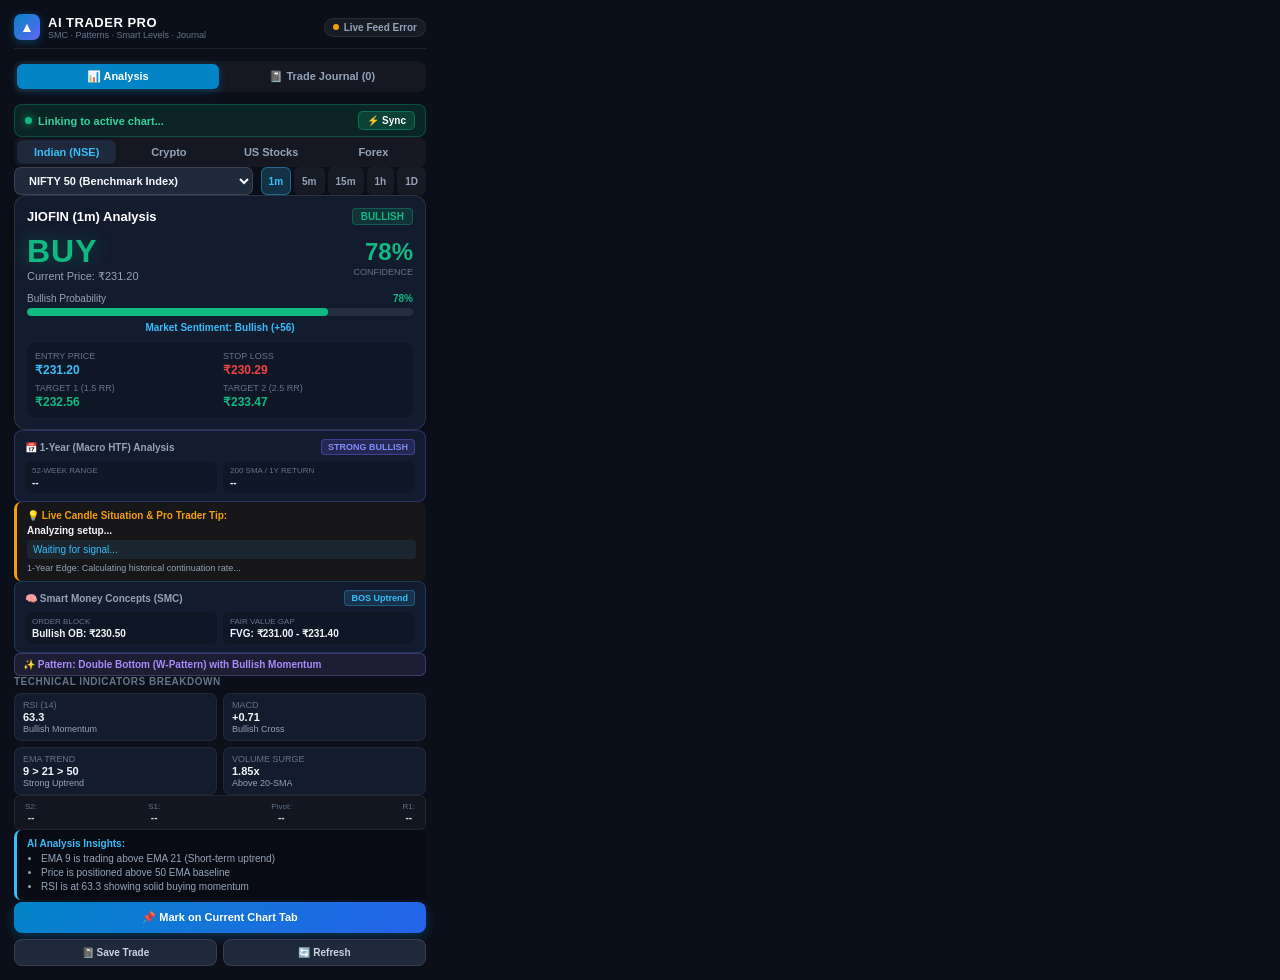
==== extension/popup/popup.html @ a8cdb476 "initial setup" ====
<!DOCTYPE html>
<html lang="en">
<head>
  <meta charset="UTF-8">
  <meta name="viewport" content="width=device-width, initial-scale=1.0">
  <title>AI Trader Pro</title>
  <link rel="stylesheet" href="popup.css">
</head>
<body>
  <div class="app-container">
    <!-- Header -->
    <header class="app-header">
      <div class="logo-box">
        <div class="logo-icon">▲</div>
        <div class="logo-text">
          <h1>AI TRADER PRO</h1>
          <span class="subtext">SMC · Patterns · Smart Levels · Journal</span>
        </div>
      </div>
      <div class="header-right-tools">
        <div class="backend-badge" id="backend-status" title="Backend connection status">
          <span class="status-dot"></span>
          <span class="status-name" id="backend-label">Active</span>
        </div>
      </div>
    </header>

    <!-- Top View Switcher: Analysis vs Journal -->
    <div class="view-switcher">
      <button class="view-btn active" id="view-tab-analysis">📊 Analysis</button>
      <button class="view-btn" id="view-tab-journal">📓 Trade Journal (<span id="journal-count">0</span>)</button>
    </div>

    <!-- VIEW 1: ANALYSIS DASHBOARD -->
    <div id="view-content-analysis" class="view-section">
      <!-- Active Tab Sync Banner -->
      <div class="live-sync-banner" id="live-sync-banner">
        <div class="live-sync-left">
          <span class="live-indicator-dot"></span>
          <span id="live-sync-text">Linking to active chart...</span>
        </div>
        <button class="live-sync-btn" id="btn-sync-active" title="Force re-sync">⚡ Sync</button>
      </div>

      <!-- Market Selector Tabs -->
      <div class="market-tabs">
        <button class="market-tab active" data-market="in_stocks" id="tab-in-stocks">Indian (NSE)</button>
        <button class="market-tab" data-market="crypto" id="tab-crypto">Crypto</button>
        <button class="market-tab" data-market="us_stocks" id="tab-us-stocks">US Stocks</button>
        <button class="market-tab" data-market="forex" id="tab-forex">Forex</button>
      </div>

      <!-- Symbol & Timeframe Selection -->
      <div class="controls-row">
        <div class="symbol-select-wrapper">
          <select id="symbol-select" class="custom-select">
            <!-- Populated dynamically -->
          </select>
        </div>
        <div class="timeframe-group">
          <button class="tf-btn active" data-tf="1m">1m</button>
          <button class="tf-btn" data-tf="5m">5m</button>
          <button class="tf-btn" data-tf="15m">15m</button>
          <button class="tf-btn" data-tf="1h">1h</button>
          <button class="tf-btn" data-tf="1d">1D</button>
        </div>
      </div>

      <!-- Main Signal Box (Tradelo AI + Crypto SignAI) -->
      <div class="signal-card" id="signal-card">
        <div class="card-header">
          <span class="symbol-title" id="display-symbol">JIOFIN (1m) Analysis</span>
          <span class="trend-badge" id="trend-badge">BULLISH</span>
        </div>

        <div class="signal-main-row">
          <div class="signal-word-wrap">
            <h2 class="signal-title buy" id="signal-word">BUY</h2>
            <span class="current-price-label" id="current-price-display">Current Price: ₹231.20</span>
          </div>
          <div class="confidence-circle-wrap">
            <span class="confidence-val buy" id="confidence-val">78%</span>
            <span class="confidence-sub">Confidence</span>
          </div>
        </div>

        <!-- Sentiment & Probability Bar (ChartSense AI) -->
        <div class="prob-section">
          <div class="prob-header">
            <span>Bullish Probability</span>
            <strong id="bull-percent" class="green-text">78%</strong>
          </div>
          <div class="progress-track">
            <div class="progress-fill" id="prob-bar-fill" style="width: 78%;"></div>
          </div>
          <div class="sentiment-row">
            <span id="market-sentiment-label">Market Sentiment: Bullish (+56)</span>
          </div>
        </div>

        <!-- Trade Plan Grid (3 Targets from Crypto SignAI) -->
        <div class="trade-grid">
          <div class="trade-item">
            <span class="label">Entry Price</span>
            <strong class="val blue" id="entry-val">₹231.20</strong>
          </div>
          <div class="trade-item">
            <span class="label">Stop Loss</span>
            <strong class="val red" id="sl-val">₹230.29</strong>
          </div>
          <div class="trade-item">
            <span class="label">Target 1 (1.5 RR)</span>
            <strong class="val green" id="tp1-val">₹232.56</strong>
          </div>
          <div class="trade-item">
            <span class="label">Target 2 (2.5 RR)</span>
            <strong class="val green" id="tp2-val">₹233.47</strong>
          </div>
        </div>
      </div>

      <!-- 1-Year (Macro HTF) Previous Year Analysis -->
      <div class="smc-section" style="border-color: rgba(99, 102, 241, 0.3);">
        <div class="smc-title-row">
          <span>📅 1-Year (Macro HTF) Analysis</span>
          <span class="smc-structure-pill" id="macro-bias-pill" style="background: rgba(99, 102, 241, 0.2); color: #818cf8; border-color: rgba(99, 102, 241, 0.4);">STRONG BULLISH</span>
        </div>
        <div class="smc-chips-grid">
          <div class="smc-chip">
            <span class="smc-label">52-Week Range</span>
            <strong class="smc-val" id="macro-52w-val">--</strong>
          </div>
          <div class="smc-chip">
            <span class="smc-label">200 SMA / 1Y Return</span>
            <strong class="smc-val" id="macro-sma-val">--</strong>
          </div>
        </div>
      </div>

      <!-- Live Candle Situation & Actionable Tips Playbook -->
      <div class="reasons-box" style="border-left-color: #f59e0b; background: rgba(245, 158, 11, 0.05);">
        <div class="reasons-title" style="color: #f59e0b;">💡 Live Candle Situation & Pro Trader Tip:</div>
        <div id="candle-situation-text" style="font-size: 10px; color: #f1f5f9; margin-bottom: 4px; font-weight: 600;">Analyzing setup...</div>
        <div id="candle-tactical-tip" style="font-size: 10px; color: #38bdf8; background: rgba(56, 189, 248, 0.1); padding: 4px 6px; border-radius: 4px; margin-bottom: 4px;">Waiting for signal...</div>
        <div id="candle-edge-note" style="font-size: 9px; color: #94a3b8;">1-Year Edge: Calculating historical continuation rate...</div>
      </div>

      <!-- Smart Money Concepts (ChartLense AI) -->
      <div class="smc-section">
        <div class="smc-title-row">
          <span>🧠 Smart Money Concepts (SMC)</span>
          <span class="smc-structure-pill" id="smc-structure-pill">BOS Uptrend</span>
        </div>
        <div class="smc-chips-grid">
          <div class="smc-chip">
            <span class="smc-label">Order Block</span>
            <strong class="smc-val" id="smc-ob-val">Bullish OB: ₹230.50</strong>
          </div>
          <div class="smc-chip">
            <span class="smc-label">Fair Value Gap</span>
            <strong class="smc-val" id="smc-fvg-val">FVG: ₹231.00 - ₹231.40</strong>
          </div>
        </div>
      </div>

      <!-- Pattern Recognition (PatternSensei) -->
      <div class="pattern-section">
        <div class="pattern-badge" id="pattern-display-badge">
          ✨ Pattern: Double Bottom (W-Pattern) with Bullish Momentum
        </div>
      </div>

      <!-- Technical Indicators -->
      <div class="indicators-section">
        <div class="section-title">Technical Indicators Breakdown</div>
        <div class="indicator-chips-grid">
          <div class="chip">
            <span class="chip-name">RSI (14)</span>
            <strong class="chip-val" id="chip-rsi">63.3</strong>
            <span class="chip-sub green-text" id="chip-rsi-state">Bullish Momentum</span>
          </div>
          <div class="chip">
            <span class="chip-name">MACD</span>
            <strong class="chip-val" id="chip-macd">+0.71</strong>
            <span class="chip-sub green-text" id="chip-macd-state">Bullish Cross</span>
          </div>
          <div class="chip">
            <span class="chip-name">EMA Trend</span>
            <strong class="chip-val" id="chip-ema">9 > 21 > 50</strong>
            <span class="chip-sub green-text">Strong Uptrend</span>
          </div>
          <div class="chip">
            <span class="chip-name">Volume Surge</span>
            <strong class="chip-val" id="chip-vol">1.85x</strong>
            <span class="chip-sub">Above 20-SMA</span>
          </div>
        </div>
      </div>

      <!-- Support & Resistance Levels -->
      <div class="levels-strip">
        <div class="level-cell"><span>S2:</span><strong id="lvl-s2">--</strong></div>
        <div class="level-cell"><span>S1:</span><strong id="lvl-s1">--</strong></div>
        <div class="level-cell"><span>Pivot:</span><strong id="lvl-p">--</strong></div>
        <div class="level-cell"><span>R1:</span><strong id="lvl-r1">--</strong></div>
      </div>

      <!-- AI Reasoning List -->
      <div class="reasons-box">
        <div class="reasons-title">AI Analysis Insights:</div>
        <ul id="reasons-list">
          <li>EMA 9 is trading above EMA 21 (Short-term uptrend)</li>
          <li>Price is positioned above 50 EMA baseline</li>
          <li>RSI is at 63.3 showing solid buying momentum</li>
        </ul>
      </div>

      <!-- Actions -->
      <div class="actions-footer">
        <button class="btn-action primary" id="btn-mark-chart">
          📌 Mark on Current Chart Tab
        </button>
        <div class="btn-subgroup">
          <button class="btn-action secondary" id="btn-save-journal">
            📓 Save Trade
          </button>
          <button class="btn-action secondary" id="btn-reanalyze">
            🔄 Refresh
          </button>
        </div>
      </div>
    </div>

    <!-- VIEW 2: TRADING JOURNAL (ChartLense AI) -->
    <div id="view-content-journal" class="view-section" style="display: none;">
      <div class="journal-stats-card">
        <div class="stat-box">
          <span class="stat-num" id="stat-total-trades">0</span>
          <span class="stat-lbl">Total Trades</span>
        </div>
        <div class="stat-box">
          <span class="stat-num green-text" id="stat-win-rate">--%</span>
          <span class="stat-lbl">Win Rate</span>
        </div>
        <div class="stat-box">
          <span class="stat-num blue" id="stat-active-signals">0</span>
          <span class="stat-lbl">Active</span>
        </div>
      </div>

      <div class="journal-list-header">
        <span>Recorded Trades</span>
        <button class="clear-journal-btn" id="btn-clear-journal">Clear All</button>
      </div>

      <div class="journal-list" id="journal-list">
        <div class="journal-empty">No logged trades yet. Click "Save Trade" to log an active signal.</div>
      </div>
    </div>
  </div>

  <script src="../lib/technical_indicators.js"></script>
  <script src="../lib/prediction_engine.js"></script>
  <script src="../lib/live_market_data.js"></script>
  <script src="popup.js"></script>
</body>
</html>
---- extension/popup/popup.css ----
/* Extension Popup Terminal UI */

* {
  box-sizing: border-box;
  margin: 0;
  padding: 0;
}

body {
  width: 440px;
  background-color: #0b0f19;
  color: #f1f5f9;
  font-family: -apple-system, BlinkMacSystemFont, 'Segoe UI', Roboto, Helvetica, Arial, sans-serif;
  font-size: 12px;
  overflow-x: hidden;
  user-select: none;
}

.app-container {
  padding: 14px;
  display: flex;
  flex-direction: column;
  gap: 12px;
}

/* Header */
.app-header {
  display: flex;
  align-items: center;
  justify-content: space-between;
  padding-bottom: 8px;
  border-bottom: 1px solid rgba(255, 255, 255, 0.08);
}

.logo-box {
  display: flex;
  align-items: center;
  gap: 8px;
}

.logo-icon {
  width: 26px;
  height: 26px;
  border-radius: 7px;
  background: linear-gradient(135deg, #0284c7, #6366f1);
  display: flex;
  align-items: center;
  justify-content: center;
  font-weight: 900;
  color: #fff;
  font-size: 14px;
  box-shadow: 0 2px 8px rgba(2, 132, 199, 0.4);
}

.logo-text h1 {
  font-size: 13px;
  font-weight: 800;
  letter-spacing: 0.5px;
  color: #fff;
}

.logo-text .subtext {
  font-size: 9px;
  color: #64748b;
  display: block;
}

.backend-badge {
  display: flex;
  align-items: center;
  gap: 5px;
  background: rgba(255, 255, 255, 0.05);
  padding: 3px 8px;
  border-radius: 20px;
  border: 1px solid rgba(255, 255, 255, 0.08);
}

.status-dot {
  width: 6px;
  height: 6px;
  border-radius: 50%;
  background: #10b981;
}

.status-name {
  font-size: 10px;
  font-weight: 600;
  color: #94a3b8;
}

/* Live Active Tab Sync Banner */
.live-sync-banner {
  display: flex;
  align-items: center;
  justify-content: space-between;
  background: rgba(16, 185, 129, 0.12);
  border: 1px solid rgba(16, 185, 129, 0.28);
  padding: 6px 10px;
  border-radius: 8px;
  font-size: 11px;
}

.live-sync-left {
  display: flex;
  align-items: center;
  gap: 6px;
  color: #34d399;
  font-weight: 700;
}

.live-indicator-dot {
  width: 7px;
  height: 7px;
  border-radius: 50%;
  background: #10b981;
  box-shadow: 0 0 8px #10b981;
  animation: tvaiDotPulse 1.6s infinite ease-in-out;
}

@keyframes tvaiDotPulse {
  0% { transform: scale(0.9); opacity: 0.7; }
  50% { transform: scale(1.3); opacity: 1; }
  100% { transform: scale(0.9); opacity: 0.7; }
}

.live-sync-btn {
  background: rgba(16, 185, 129, 0.2);
  border: 1px solid rgba(16, 185, 129, 0.4);
  color: #fff;
  border-radius: 5px;
  padding: 3px 8px;
  font-size: 10px;
  font-weight: 700;
  cursor: pointer;
  transition: all 0.15s ease;
}

.live-sync-btn:hover {
  background: rgba(16, 185, 129, 0.4);
}

/* Market Selector Tabs */
.market-tabs {
  display: flex;
  background: rgba(255, 255, 255, 0.04);
  padding: 3px;
  border-radius: 8px;
  gap: 3px;
}

.market-tab {
  flex: 1;
  padding: 6px 0;
  background: transparent;
  border: none;
  border-radius: 6px;
  font-size: 11px;
  font-weight: 600;
  color: #94a3b8;
  cursor: pointer;
  transition: all 0.2s ease;
}

.market-tab.active {
  background: #1e293b;
  color: #38bdf8;
  box-shadow: 0 2px 6px rgba(0, 0, 0, 0.3);
}

/* Controls: Symbol Dropdown + Timeframes */
.controls-row {
  display: flex;
  gap: 8px;
}

.symbol-select-wrapper {
  flex: 1;
}

.custom-select {
  width: 100%;
  background: #1e293b;
  color: #f8fafc;
  border: 1px solid rgba(255, 255, 255, 0.12);
  border-radius: 7px;
  padding: 6px 10px;
  font-size: 11px;
  font-weight: 700;
  outline: none;
  cursor: pointer;
}

.timeframe-group {
  display: flex;
  gap: 3px;
}

.tf-btn {
  background: rgba(255, 255, 255, 0.05);
  border: 1px solid transparent;
  color: #94a3b8;
  border-radius: 6px;
  padding: 4px 7px;
  font-size: 10px;
  font-weight: 700;
  cursor: pointer;
}

.tf-btn.active {
  background: rgba(56, 189, 248, 0.2);
  color: #38bdf8;
  border-color: rgba(56, 189, 248, 0.4);
}

/* Signal Card (Core feature from ChatGPT share) */
.signal-card {
  background: #131b2e;
  border: 1px solid rgba(255, 255, 255, 0.1);
  border-radius: 12px;
  padding: 12px;
  display: flex;
  flex-direction: column;
  gap: 10px;
  box-shadow: 0 4px 20px rgba(0, 0, 0, 0.25);
}

.card-header {
  display: flex;
  justify-content: space-between;
  align-items: center;
}

.symbol-title {
  font-size: 13px;
  font-weight: 800;
  color: #fff;
}

.trend-badge {
  font-size: 10px;
  font-weight: 800;
  padding: 2px 8px;
  border-radius: 4px;
  background: rgba(16, 185, 129, 0.15);
  color: #10b981;
  border: 1px solid rgba(16, 185, 129, 0.3);
}

.trend-badge.bearish {
  background: rgba(239, 68, 68, 0.15);
  color: #ef4444;
  border-color: rgba(239, 68, 68, 0.3);
}

.trend-badge.neutral {
  background: rgba(245, 158, 11, 0.15);
  color: #f59e0b;
  border-color: rgba(245, 158, 11, 0.3);
}

.signal-main-row {
  display: flex;
  justify-content: space-between;
  align-items: center;
}

.signal-title {
  font-size: 32px;
  font-weight: 900;
  letter-spacing: 1px;
  line-height: 1;
}

.signal-title.buy {
  color: #10b981;
  text-shadow: 0 0 20px rgba(16, 185, 129, 0.4);
}

.signal-title.sell {
  color: #ef4444;
  text-shadow: 0 0 20px rgba(239, 68, 68, 0.4);
}

.signal-title.wait {
  color: #f59e0b;
}

.current-price-label {
  font-size: 11px;
  color: #94a3b8;
  margin-top: 3px;
  display: block;
}

.confidence-circle-wrap {
  text-align: right;
}

.confidence-val {
  font-size: 24px;
  font-weight: 800;
  display: block;
  line-height: 1;
}

.confidence-val.buy { color: #10b981; }
.confidence-val.sell { color: #ef4444; }
.confidence-val.wait { color: #f59e0b; }

.confidence-sub {
  font-size: 9px;
  color: #64748b;
  text-transform: uppercase;
}

/* Progress bar */
.prob-section {
  display: flex;
  flex-direction: column;
  gap: 4px;
}

.prob-header {
  display: flex;
  justify-content: space-between;
  font-size: 10px;
  color: #94a3b8;
}

.progress-track {
  width: 100%;
  height: 8px;
  background: rgba(255, 255, 255, 0.08);
  border-radius: 99px;
  overflow: hidden;
}

.progress-fill {
  height: 100%;
  background: #10b981;
  border-radius: 99px;
  transition: width 0.4s ease;
}

/* Trade Grid */
.trade-grid {
  display: grid;
  grid-template-columns: 1fr 1fr;
  gap: 6px;
  background: rgba(0, 0, 0, 0.2);
  padding: 8px;
  border-radius: 8px;
}

.trade-item {
  display: flex;
  flex-direction: column;
  gap: 2px;
}

.trade-item .label {
  font-size: 9px;
  color: #64748b;
  text-transform: uppercase;
}

.trade-item .val {
  font-size: 12px;
  font-weight: 800;
  font-variant-numeric: tabular-nums;
}

.val.blue { color: #38bdf8; }
.val.red { color: #ef4444; }
.val.green { color: #10b981; }
.green-text { color: #10b981; }
.red-text { color: #ef4444; }

/* Indicators Strip */
.indicators-section {
  display: flex;
  flex-direction: column;
  gap: 6px;
}

.section-title {
  font-size: 10px;
  font-weight: 700;
  text-transform: uppercase;
  color: #64748b;
  letter-spacing: 0.5px;
}

.indicator-chips-grid {
  display: grid;
  grid-template-columns: 1fr 1fr;
  gap: 6px;
}

.chip {
  background: #131b2e;
  border: 1px solid rgba(255, 255, 255, 0.06);
  border-radius: 7px;
  padding: 6px 8px;
  display: flex;
  flex-direction: column;
  gap: 1px;
}

.chip-name {
  font-size: 9px;
  color: #64748b;
  text-transform: uppercase;
}

.chip-val {
  font-size: 11px;
  font-weight: 700;
  color: #f1f5f9;
}

.chip-sub {
  font-size: 9px;
  color: #94a3b8;
}

/* Support & Resistance Strip */
.levels-strip {
  display: flex;
  justify-content: space-between;
  background: rgba(255, 255, 255, 0.03);
  padding: 6px 10px;
  border-radius: 6px;
  border: 1px solid rgba(255, 255, 255, 0.06);
  font-size: 10px;
}

.level-cell {
  display: flex;
  flex-direction: column;
  align-items: center;
  gap: 1px;
}

.level-cell span {
  font-size: 8px;
  color: #64748b;
}

.level-cell strong {
  font-size: 10px;
  color: #cbd5e1;
}

/* AI Reasons List */
.reasons-box {
  background: rgba(0, 0, 0, 0.25);
  border-radius: 7px;
  padding: 8px 10px;
  border-left: 3px solid #38bdf8;
}

.reasons-title {
  font-size: 10px;
  font-weight: 700;
  color: #38bdf8;
  margin-bottom: 4px;
}

.reasons-box ul {
  padding-left: 14px;
  font-size: 10px;
  color: #94a3b8;
  display: flex;
  flex-direction: column;
  gap: 3px;
}

/* Action Footer */
.actions-footer {
  display: flex;
  flex-direction: column;
  gap: 6px;
  margin-top: 2px;
}

.btn-action {
  width: 100%;
  padding: 9px;
  border-radius: 8px;
  font-size: 11px;
  font-weight: 700;
  cursor: pointer;
  border: none;
  transition: all 0.15s ease;
  display: flex;
  align-items: center;
  justify-content: center;
  gap: 6px;
}

.btn-action.primary {
  background: linear-gradient(135deg, #0284c7, #2563eb);
  color: #fff;
  box-shadow: 0 4px 12px rgba(2, 132, 199, 0.3);
}

.btn-action.primary:hover {
  background: linear-gradient(135deg, #0369a1, #1d4ed8);
  transform: translateY(-1px);
}

.btn-subgroup {
  display: flex;
  gap: 6px;
}

.btn-action.secondary {
  flex: 1;
  background: #1e293b;
  color: #cbd5e1;
  border: 1px solid rgba(255, 255, 255, 0.1);
  padding: 7px;
  font-size: 10px;
}

.btn-action.secondary:hover {
  background: #334155;
  color: #fff;
}

/* Header Right Tools */
.header-right-tools {
  display: flex;
  align-items: center;
  gap: 6px;
}



/* View Switcher */
.view-switcher {
  display: flex;
  background: rgba(255, 255, 255, 0.04);
  padding: 3px;
  border-radius: 8px;
  gap: 3px;
}

.view-btn {
  flex: 1;
  padding: 6px 0;
  background: transparent;
  border: none;
  border-radius: 6px;
  font-size: 11px;
  font-weight: 700;
  color: #94a3b8;
  cursor: pointer;
  transition: all 0.2s ease;
}

.view-btn.active {
  background: #0284c7;
  color: #fff;
  box-shadow: 0 2px 8px rgba(2, 132, 199, 0.35);
}

/* Sentiment Row */
.sentiment-row {
  display: flex;
  justify-content: center;
  font-size: 10px;
  font-weight: 700;
  color: #38bdf8;
  margin-top: 2px;
}

/* Smart Money Concepts (ChartLense AI) */
.smc-section {
  background: #131b2e;
  border: 1px solid rgba(56, 189, 248, 0.2);
  border-radius: 8px;
  padding: 8px 10px;
  display: flex;
  flex-direction: column;
  gap: 6px;
}

.smc-title-row {
  display: flex;
  justify-content: space-between;
  align-items: center;
  font-size: 10px;
  font-weight: 700;
  color: #94a3b8;
}

.smc-structure-pill {
  font-size: 9px;
  font-weight: 700;
  padding: 2px 6px;
  border-radius: 4px;
  background: rgba(56, 189, 248, 0.15);
  color: #38bdf8;
  border: 1px solid rgba(56, 189, 248, 0.3);
}

.smc-chips-grid {
  display: grid;
  grid-template-columns: 1fr 1fr;
  gap: 6px;
}

.smc-chip {
  background: rgba(0, 0, 0, 0.2);
  border-radius: 6px;
  padding: 5px 7px;
  display: flex;
  flex-direction: column;
  gap: 2px;
}

.smc-label {
  font-size: 8px;
  text-transform: uppercase;
  color: #64748b;
}

.smc-val {
  font-size: 10px;
  font-weight: 700;
  color: #f1f5f9;
}

/* Pattern Recognition (PatternSensei) */
.pattern-section {
  display: flex;
}

.pattern-badge {
  font-size: 10px;
  font-weight: 700;
  color: #a78bfa;
  background: rgba(167, 139, 250, 0.12);
  padding: 5px 8px;
  border-radius: 6px;
  border: 1px solid rgba(167, 139, 250, 0.25);
  width: 100%;
}

/* Trade Journal View (ChartLense AI) */
.journal-stats-card {
  display: grid;
  grid-template-columns: 1fr 1fr 1fr;
  gap: 6px;
  background: #131b2e;
  border: 1px solid rgba(255, 255, 255, 0.08);
  border-radius: 8px;
  padding: 10px;
  text-align: center;
}

.stat-box {
  display: flex;
  flex-direction: column;
  gap: 2px;
}

.stat-num {
  font-size: 16px;
  font-weight: 800;
}

.stat-lbl {
  font-size: 9px;
  color: #64748b;
  text-transform: uppercase;
}

.journal-list-header {
  display: flex;
  justify-content: space-between;
  align-items: center;
  font-size: 11px;
  font-weight: 700;
  color: #94a3b8;
  margin-top: 4px;
}

.clear-journal-btn {
  background: none;
  border: none;
  color: #ef4444;
  font-size: 10px;
  cursor: pointer;
  text-decoration: underline;
}

.journal-list {
  display: flex;
  flex-direction: column;
  gap: 6px;
  max-height: 380px;
  overflow-y: auto;
}

.journal-item {
  background: #131b2e;
  border: 1px solid rgba(255, 255, 255, 0.08);
  border-radius: 8px;
  padding: 8px 10px;
  display: flex;
  flex-direction: column;
  gap: 4px;
}

.journal-item-top {
  display: flex;
  justify-content: space-between;
  align-items: center;
}

.journal-sym {
  font-size: 12px;
  font-weight: 800;
  color: #fff;
}

.journal-sig {
  font-size: 10px;
  font-weight: 800;
  padding: 1px 6px;
  border-radius: 4px;
}

.journal-sig.buy { background: rgba(16, 185, 129, 0.2); color: #10b981; }
.journal-sig.sell { background: rgba(239, 68, 68, 0.2); color: #ef4444; }

.journal-item-details {
  display: flex;
  justify-content: space-between;
  font-size: 10px;
  color: #94a3b8;
}

.journal-empty {
  text-align: center;
  padding: 24px 10px;
  font-size: 11px;
  color: #64748b;
  line-height: 1.5;
}
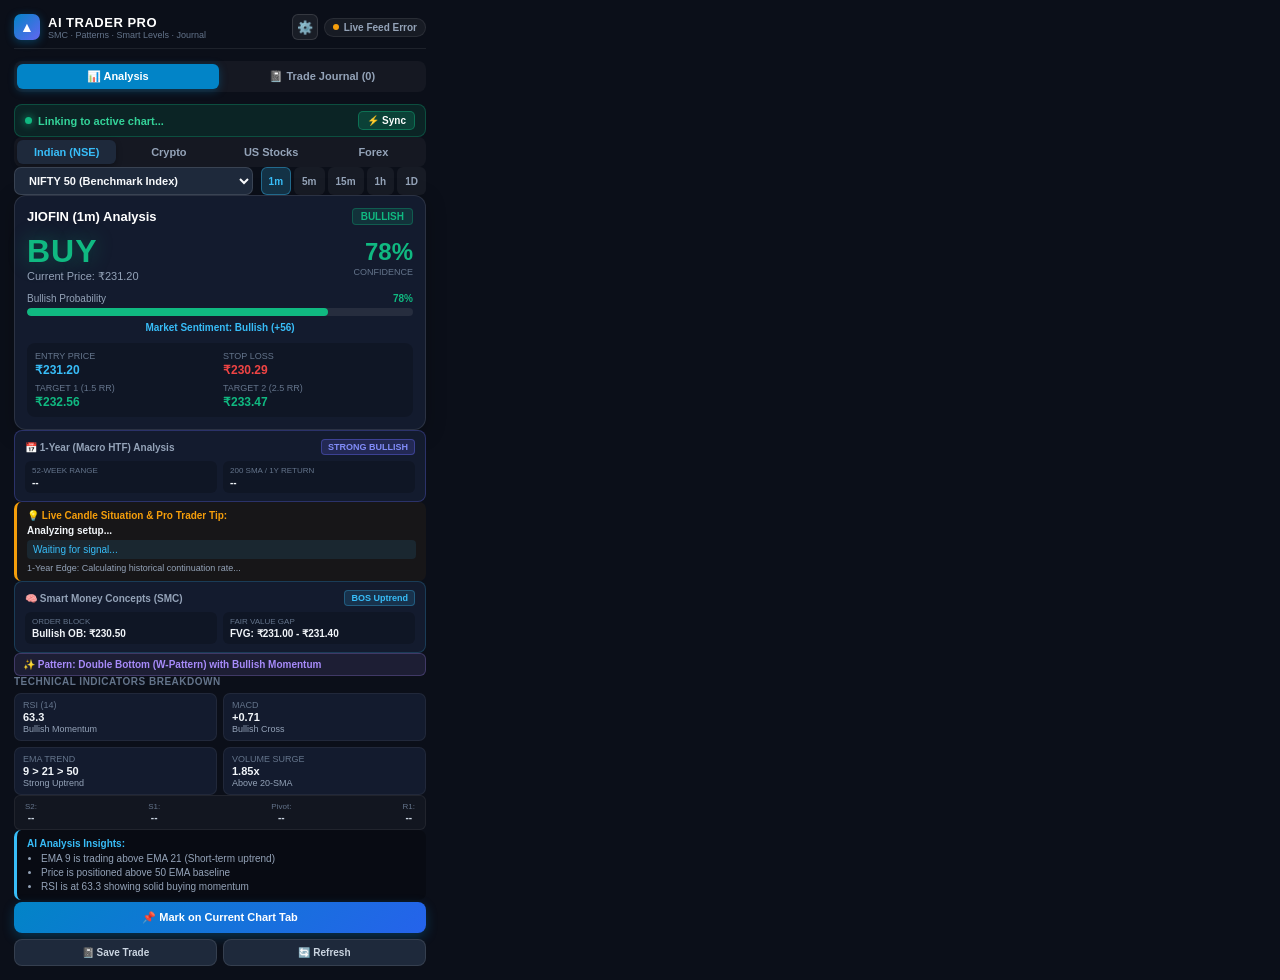
==== commit 676471c1: "initial setup1" ====
--- a/extension/popup/popup.html
+++ b/extension/popup/popup.html
@@ -18,12 +18,26 @@
         </div>
       </div>
       <div class="header-right-tools">
+        <button class="settings-toggle-btn" id="btn-toggle-settings" title="Cloud Backend Settings">⚙️</button>
         <div class="backend-badge" id="backend-status" title="Backend connection status">
           <span class="status-dot"></span>
-          <span class="status-name" id="backend-label">Active</span>
+          <span class="status-name" id="backend-label">Render Cloud</span>
         </div>
       </div>
     </header>
+
+    <!-- Cloud Backend Settings Drawer -->
+    <div class="cloud-settings-drawer" id="cloud-settings-drawer" style="display: none;">
+      <div class="drawer-header">
+        <span>🌐 Cloud AI Backend URL:</span>
+        <button class="drawer-close" id="btn-close-settings">×</button>
+      </div>
+      <div class="drawer-input-row">
+        <input type="text" id="input-cloud-url" value="https://trading-analyses.onrender.com" placeholder="https://trading-analyses.onrender.com" />
+        <button id="btn-save-cloud-url">Save</button>
+      </div>
+      <div class="drawer-status" id="drawer-conn-status">Checking connection...</div>
+    </div>
 
     <!-- Top View Switcher: Analysis vs Journal -->
     <div class="view-switcher">
--- a/extension/popup/popup.css
+++ b/extension/popup/popup.css
@@ -38,6 +38,108 @@
   gap: 8px;
 }
 
+.settings-toggle-btn {
+  background: rgba(255, 255, 255, 0.06);
+  border: 1px solid rgba(255, 255, 255, 0.12);
+  color: #fff;
+  border-radius: 6px;
+  width: 26px;
+  height: 26px;
+  display: flex;
+  align-items: center;
+  justify-content: center;
+  font-size: 13px;
+  cursor: pointer;
+  transition: all 0.15s ease;
+}
+
+.settings-toggle-btn:hover {
+  background: rgba(255, 255, 255, 0.14);
+}
+
+.cloud-settings-drawer {
+  background: rgba(30, 41, 59, 0.95);
+  border: 1px solid rgba(56, 189, 248, 0.3);
+  border-radius: 8px;
+  padding: 10px 12px;
+  margin-bottom: 6px;
+  display: flex;
+  flex-direction: column;
+  gap: 6px;
+  box-shadow: 0 4px 16px rgba(0, 0, 0, 0.4);
+}
+
+.drawer-header {
+  display: flex;
+  justify-content: space-between;
+  align-items: center;
+  font-size: 11px;
+  font-weight: 700;
+  color: #38bdf8;
+}
+
+.drawer-close {
+  background: none;
+  border: none;
+  color: #94a3b8;
+  font-size: 14px;
+  cursor: pointer;
+  padding: 0 4px;
+}
+
+.drawer-close:hover {
+  color: #fff;
+}
+
+.drawer-input-row {
+  display: flex;
+  gap: 6px;
+}
+
+.drawer-input-row input {
+  flex: 1;
+  background: rgba(15, 23, 42, 0.8);
+  border: 1px solid rgba(255, 255, 255, 0.15);
+  border-radius: 6px;
+  padding: 5px 8px;
+  font-size: 11px;
+  color: #fff;
+  outline: none;
+}
+
+.drawer-input-row input:focus {
+  border-color: #38bdf8;
+}
+
+.drawer-input-row button {
+  background: #0284c7;
+  border: none;
+  border-radius: 6px;
+  color: #fff;
+  font-size: 11px;
+  font-weight: 700;
+  padding: 5px 12px;
+  cursor: pointer;
+  transition: background 0.15s ease;
+}
+
+.drawer-input-row button:hover {
+  background: #0369a1;
+}
+
+.drawer-status {
+  font-size: 10px;
+  color: #94a3b8;
+}
+
+.drawer-status.ok {
+  color: #10b981;
+}
+
+.drawer-status.err {
+  color: #ef4444;
+}
+
 .logo-icon {
   width: 26px;
   height: 26px;
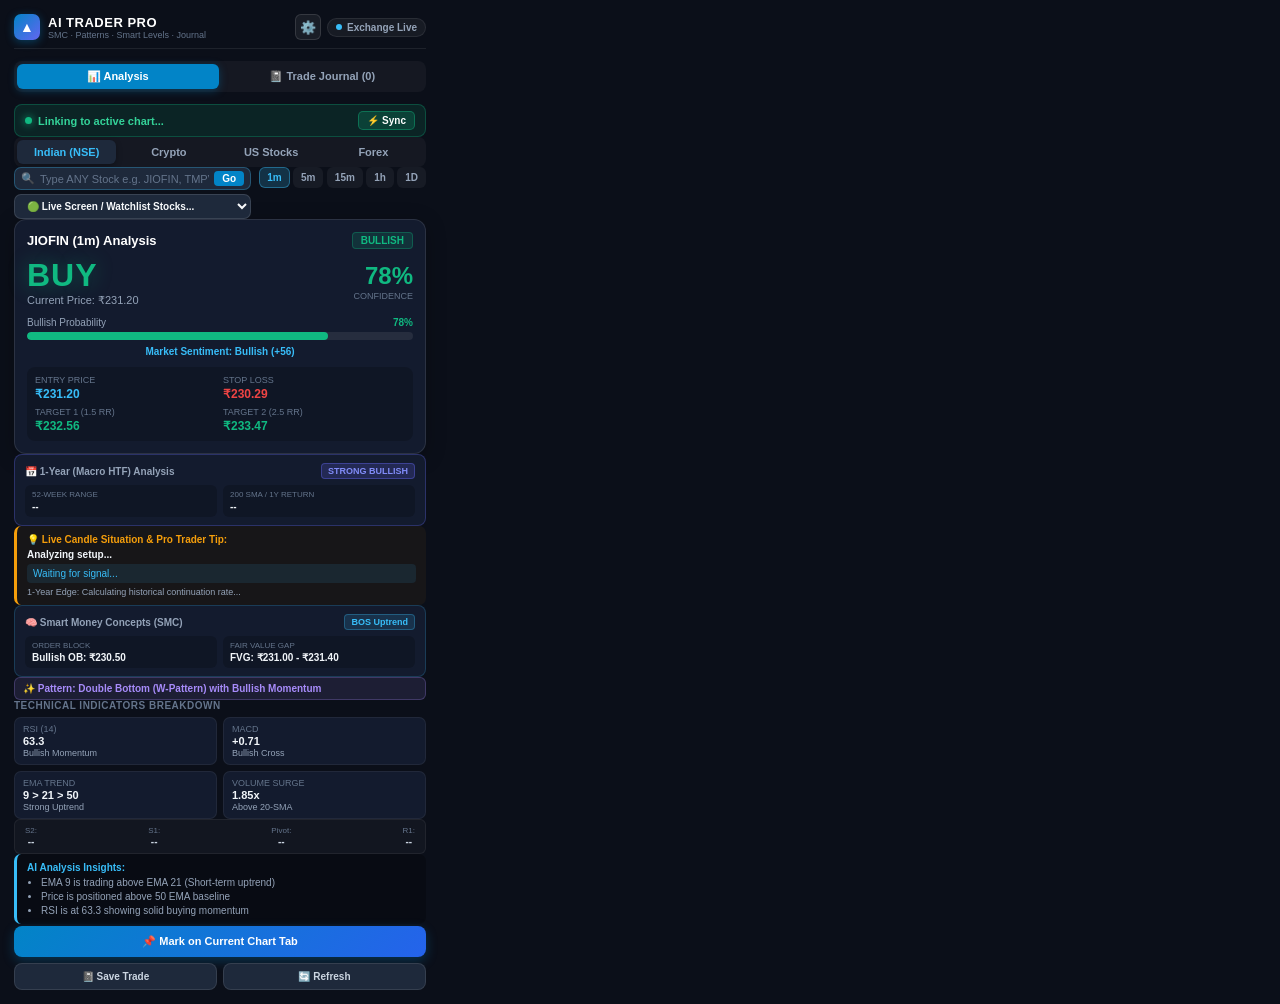
==== commit d58b1a85: "Remove all static stock names and fallback values; implement 100% dynamic live monitoring and screen" ====
--- a/extension/popup/popup.html
+++ b/extension/popup/popup.html
@@ -64,11 +64,16 @@
         <button class="market-tab" data-market="forex" id="tab-forex">Forex</button>
       </div>
 
-      <!-- Symbol & Timeframe Selection -->
+      <!-- Symbol Search & Timeframe Selection (100% Dynamic Live Monitoring) -->
       <div class="controls-row">
-        <div class="symbol-select-wrapper">
+        <div class="symbol-search-container">
+          <div class="search-input-wrap">
+            <span class="search-icon">🔍</span>
+            <input type="text" id="symbol-input" class="symbol-search-input" placeholder="Type ANY Stock e.g. JIOFIN, TMPV, LTF..." autocomplete="off" />
+            <button id="btn-search-go" class="search-go-btn" title="Monitor This Stock">Go</button>
+          </div>
           <select id="symbol-select" class="custom-select">
-            <!-- Populated dynamically -->
+            <option value="">🟢 Live Screen / Watchlist Stocks...</option>
           </select>
         </div>
         <div class="timeframe-group">
--- a/extension/popup/popup.css
+++ b/extension/popup/popup.css
@@ -273,10 +273,61 @@
 .controls-row {
   display: flex;
   gap: 8px;
-}
-
-.symbol-select-wrapper {
+  align-items: flex-start;
+}
+
+.symbol-search-container {
   flex: 1;
+  display: flex;
+  flex-direction: column;
+  gap: 4px;
+}
+
+.search-input-wrap {
+  display: flex;
+  align-items: center;
+  background: #1e293b;
+  border: 1px solid rgba(56, 189, 248, 0.3);
+  border-radius: 7px;
+  padding: 3px 6px;
+  gap: 5px;
+}
+
+.search-icon {
+  font-size: 11px;
+  opacity: 0.7;
+}
+
+.symbol-search-input {
+  flex: 1;
+  background: transparent;
+  border: none;
+  color: #fff;
+  font-size: 11px;
+  font-weight: 700;
+  outline: none;
+  min-width: 0;
+}
+
+.symbol-search-input::placeholder {
+  color: #64748b;
+  font-weight: 500;
+}
+
+.search-go-btn {
+  background: #0284c7;
+  border: none;
+  border-radius: 4px;
+  color: #fff;
+  font-size: 10px;
+  font-weight: 800;
+  padding: 2px 8px;
+  cursor: pointer;
+  transition: background 0.15s ease;
+}
+
+.search-go-btn:hover {
+  background: #0369a1;
 }
 
 .custom-select {
@@ -285,9 +336,12 @@
   color: #f8fafc;
   border: 1px solid rgba(255, 255, 255, 0.12);
   border-radius: 7px;
-  padding: 6px 10px;
-  font-size: 11px;
-  font-weight: 700;
+  padding: 5px 8px;
+  font-size: 10px;
+  font-weight: 700;
+  outline: none;
+  cursor: pointer;
+}
   outline: none;
   cursor: pointer;
 }
